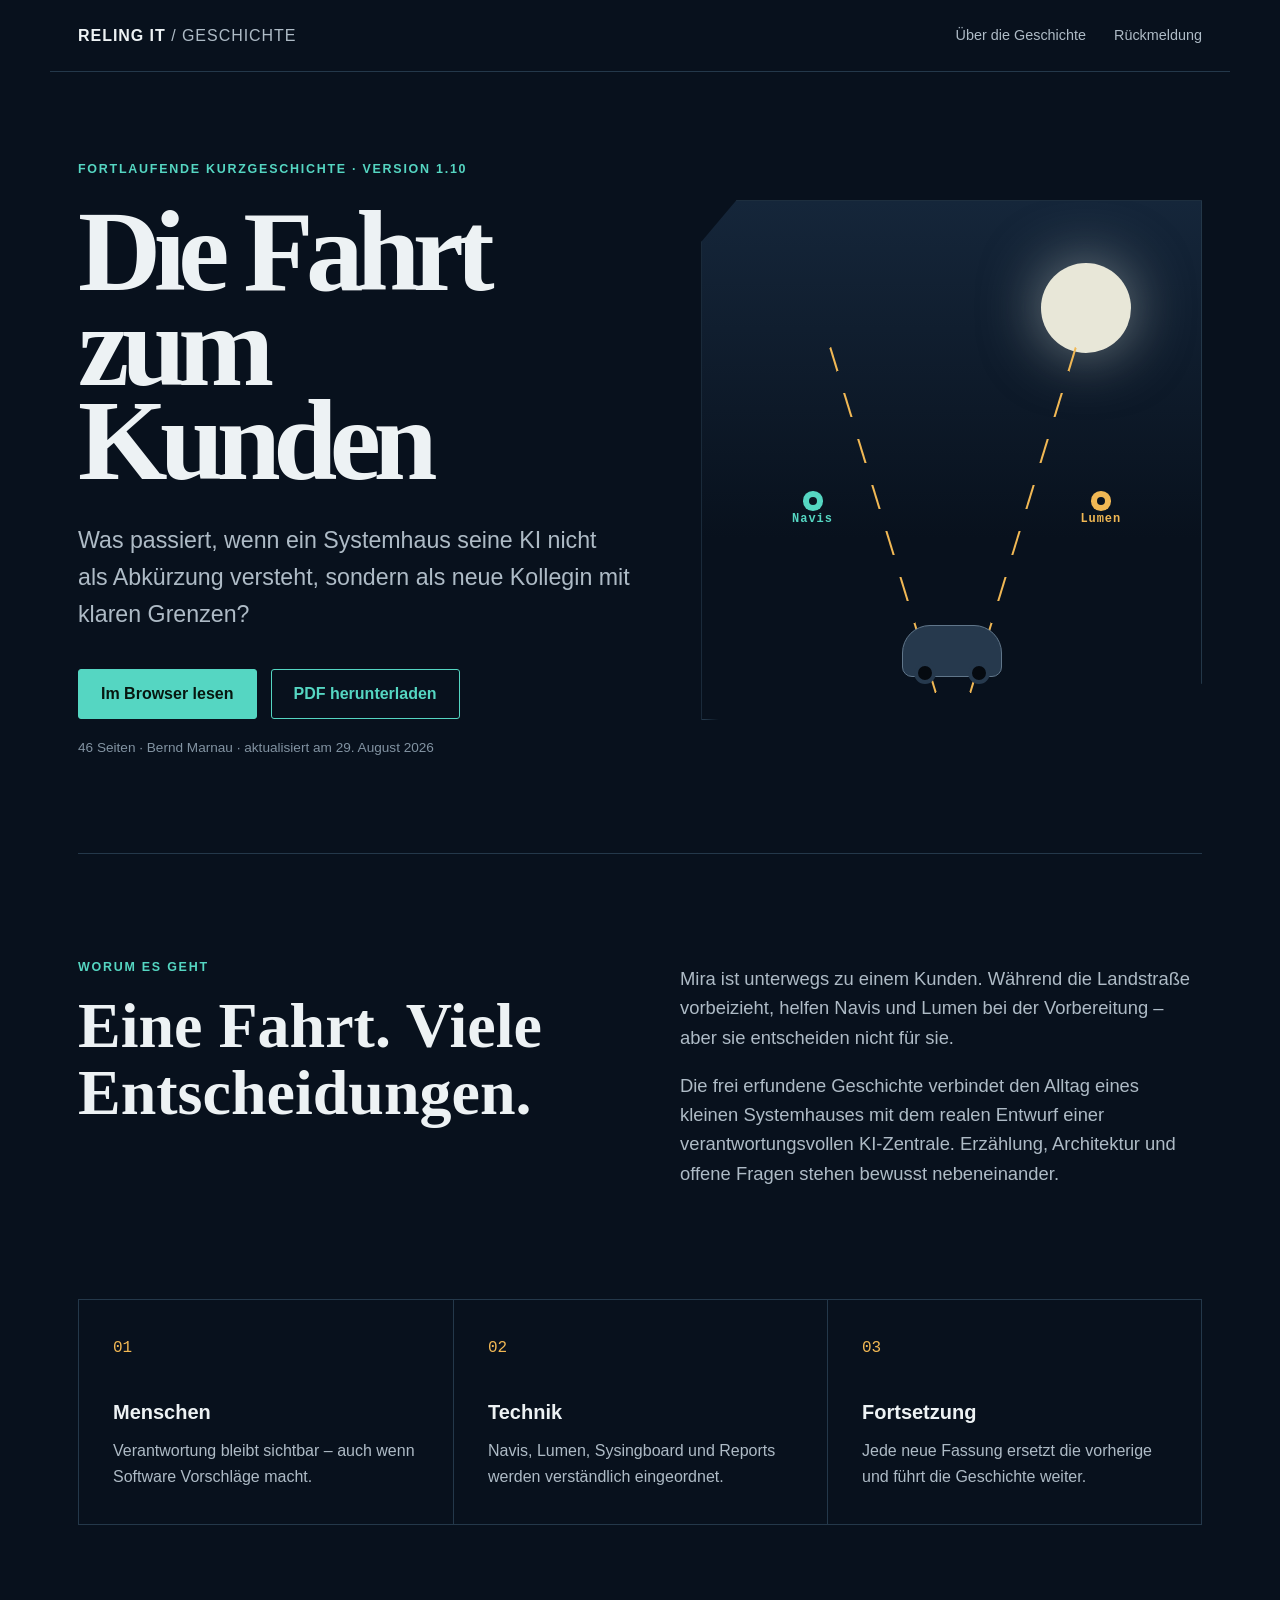
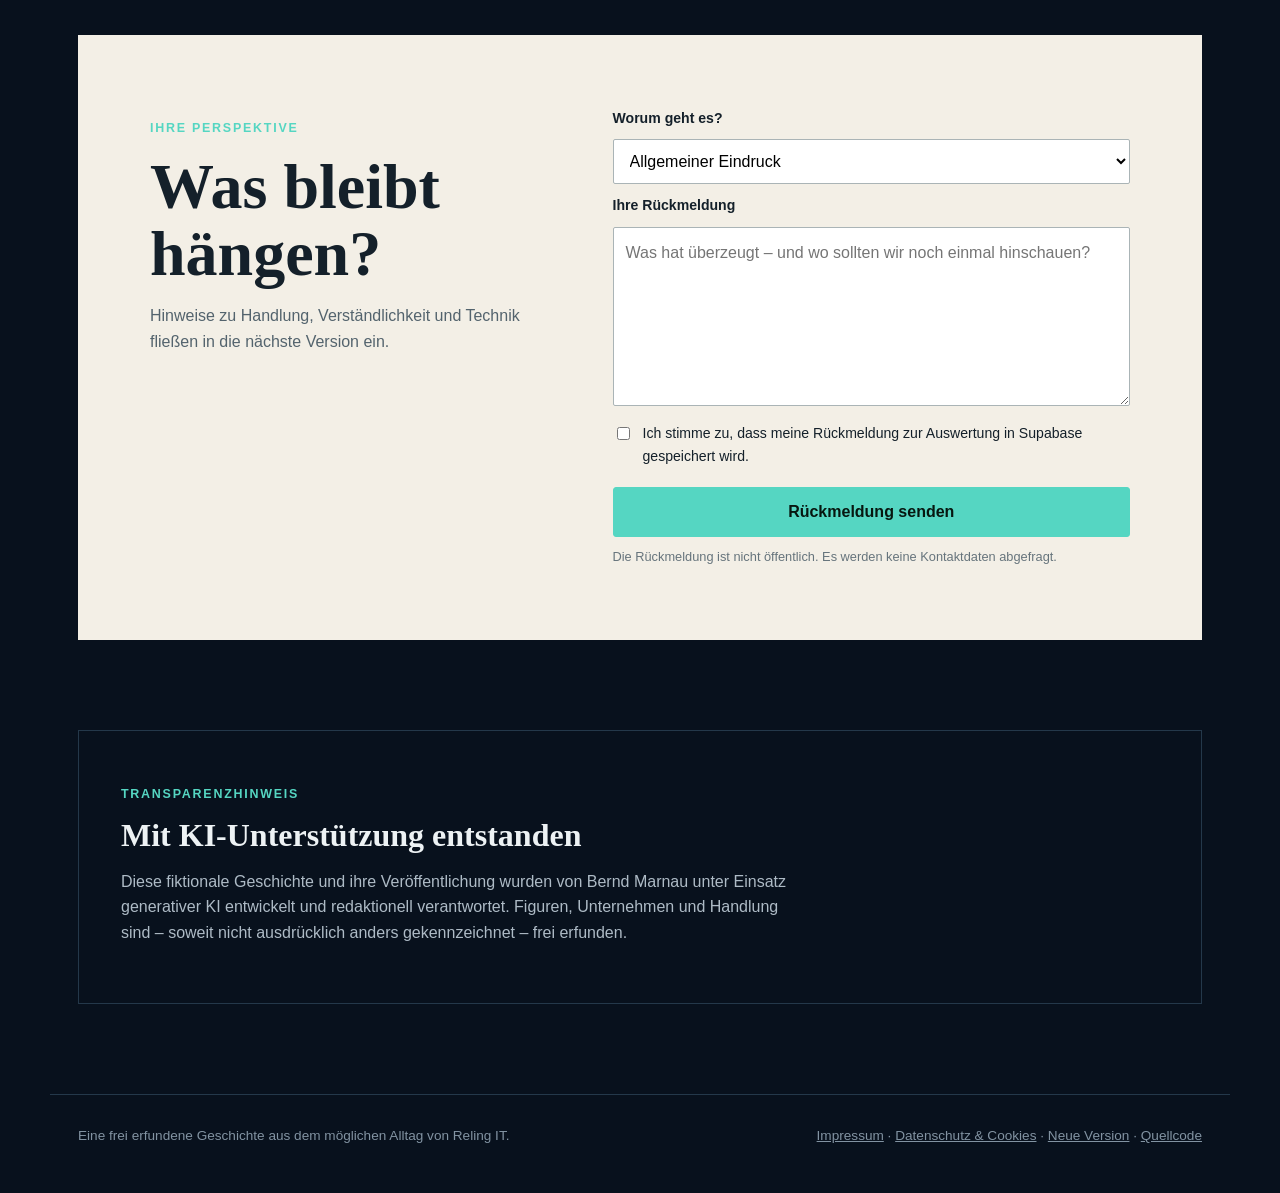
==== index.html @ 1de71e1c "Add story landing page, Supabase publishing, and CI" ====
<!doctype html>
<html lang="de">
<head>
  <meta charset="utf-8">
  <meta name="viewport" content="width=device-width, initial-scale=1">
  <meta name="description" content="Die Fahrt zum Kunden – eine fortlaufende Geschichte aus dem Alltag des Systemhauses Reling IT.">
  <title>Die Fahrt zum Kunden | Reling IT</title>
  <link rel="stylesheet" href="styles.css">
  <script src="supabase-config.js"></script>
  <script src="app.js" defer></script>
</head>
<body>
  <header class="site-header">
    <a class="brand" href="#top" aria-label="Zur Startseite">Reling IT <span>/ Geschichte</span></a>
    <nav aria-label="Hauptnavigation">
      <a href="#geschichte">Über die Geschichte</a>
      <a href="#feedback">Rückmeldung</a>
    </nav>
  </header>

  <main id="top">
    <section class="hero" aria-labelledby="title">
      <div class="hero-copy">
        <p class="kicker">Fortlaufende Kurzgeschichte · Version <span data-version></span></p>
        <h1 id="title">Die Fahrt<br>zum Kunden</h1>
        <p class="lede">Was passiert, wenn ein Systemhaus seine KI nicht als Abkürzung versteht, sondern als neue Kollegin mit klaren Grenzen?</p>
        <div class="actions">
          <a class="button primary" id="read-link" href="fahrt-zum-kunden.html">Im Browser lesen</a>
          <a class="button secondary" id="pdf-link" href="geschichte.pdf" download>PDF herunterladen</a>
        </div>
        <p class="meta">46 Seiten · Bernd Marnau · aktualisiert am <time data-date></time></p>
      </div>
      <div class="hero-art" aria-hidden="true">
        <div class="moon"></div>
        <div class="route route-a"></div>
        <div class="route route-b"></div>
        <div class="car"><span></span><span></span></div>
        <div class="signal navis">Navis</div>
        <div class="signal lumen">Lumen</div>
      </div>
    </section>

    <section class="story" id="geschichte">
      <div>
        <p class="section-label">Worum es geht</p>
        <h2>Eine Fahrt. Viele Entscheidungen.</h2>
      </div>
      <div class="story-copy">
        <p>Mira ist unterwegs zu einem Kunden. Während die Landstraße vorbeizieht, helfen Navis und Lumen bei der Vorbereitung – aber sie entscheiden nicht für sie.</p>
        <p>Die frei erfundene Geschichte verbindet den Alltag eines kleinen Systemhauses mit dem realen Entwurf einer verantwortungsvollen KI-Zentrale. Erzählung, Architektur und offene Fragen stehen bewusst nebeneinander.</p>
      </div>
    </section>

    <section class="themes" aria-label="Themen der Geschichte">
      <article><span>01</span><h3>Menschen</h3><p>Verantwortung bleibt sichtbar – auch wenn Software Vorschläge macht.</p></article>
      <article><span>02</span><h3>Technik</h3><p>Navis, Lumen, Sysingboard und Reports werden verständlich eingeordnet.</p></article>
      <article><span>03</span><h3>Fortsetzung</h3><p>Jede neue Fassung ersetzt die vorherige und führt die Geschichte weiter.</p></article>
    </section>

    <section class="feedback" id="feedback" aria-labelledby="feedback-title">
      <div>
        <p class="section-label">Ihre Perspektive</p>
        <h2 id="feedback-title">Was bleibt hängen?</h2>
        <p>Hinweise zu Handlung, Verständlichkeit und Technik fließen in die nächste Version ein.</p>
      </div>
      <form id="feedback-form">
        <label for="kind">Worum geht es?</label>
        <select id="kind" name="kind">
          <option>Allgemeiner Eindruck</option>
          <option>Stimmigkeit der Geschichte</option>
          <option>Technische oder fachliche Frage</option>
          <option>Idee für die Fortsetzung</option>
        </select>
        <label for="message">Ihre Rückmeldung</label>
        <textarea id="message" name="message" rows="6" required minlength="10" placeholder="Was hat überzeugt – und wo sollten wir noch einmal hinschauen?"></textarea>
        <div class="trap" aria-hidden="true"><label for="website">Website</label><input id="website" name="website" tabindex="-1" autocomplete="off"></div>
        <label class="check"><input id="privacy-ok" type="checkbox" required> Ich stimme zu, dass meine Rückmeldung zur Auswertung in Supabase gespeichert wird.</label>
        <button class="button primary" type="submit">Rückmeldung senden</button>
        <p class="form-note" id="form-status" aria-live="polite">Die Rückmeldung ist nicht öffentlich. Es werden keine Kontaktdaten abgefragt.</p>
      </form>
    </section>

    <aside class="ai-note" aria-labelledby="ai-title">
      <p class="section-label">Transparenzhinweis</p>
      <h2 id="ai-title">Mit KI-Unterstützung entstanden</h2>
      <p>Diese fiktionale Geschichte und ihre Veröffentlichung wurden von Bernd Marnau unter Einsatz generativer KI entwickelt und redaktionell verantwortet. Figuren, Unternehmen und Handlung sind – soweit nicht ausdrücklich anders gekennzeichnet – frei erfunden.</p>
    </aside>
  </main>

  <footer>
    <p>Eine frei erfundene Geschichte aus dem möglichen Alltag von Reling IT.</p>
    <nav aria-label="Rechtliches"><a href="impressum.html">Impressum</a> · <a href="datenschutz.html">Datenschutz &amp; Cookies</a> · <a href="admin.html">Neue Version</a> · <a href="https://github.com/bmarnau/relingit">Quellcode</a></nav>
  </footer>
</body>
</html>
---- styles.css ----
:root{--night:#08111d;--panel:#0e1a29;--ink:#edf2f4;--muted:#aebbc6;--line:#24384a;--cyan:#55d6c2;--gold:#f1b854;--paper:#f3efe6;--paper-ink:#14202a}
*{box-sizing:border-box}html{scroll-behavior:smooth}body{margin:0;background:var(--night);color:var(--ink);font-family:Inter,"Segoe UI",Arial,sans-serif;line-height:1.6}a{color:inherit}.site-header{height:72px;display:flex;align-items:center;justify-content:space-between;max-width:1180px;margin:auto;padding:0 28px;border-bottom:1px solid var(--line)}.brand{font-weight:800;letter-spacing:.06em;text-decoration:none;text-transform:uppercase}.brand span{color:var(--muted);font-weight:400}.site-header nav{display:flex;gap:28px}.site-header nav a{color:var(--muted);text-decoration:none;font-size:.9rem}.site-header nav a:hover,.site-header nav a:focus{color:var(--ink)}main,footer{max-width:1180px;margin:auto}.hero{min-height:680px;padding:76px 28px 80px;display:grid;grid-template-columns:1.05fr .95fr;gap:70px;align-items:center}.kicker,.section-label{color:var(--cyan);font-size:.78rem;font-weight:700;letter-spacing:.14em;text-transform:uppercase}.hero h1{font-family:Georgia,serif;font-size:clamp(4.2rem,9vw,7.8rem);line-height:.82;letter-spacing:-.065em;margin:24px 0 34px}.lede{font-size:clamp(1.1rem,2vw,1.45rem);max-width:600px;color:var(--muted)}.actions{display:flex;gap:14px;flex-wrap:wrap;margin:36px 0 18px}.button{display:inline-flex;align-items:center;justify-content:center;min-height:50px;padding:0 22px;border:1px solid var(--cyan);border-radius:3px;font:inherit;font-weight:700;text-decoration:none;cursor:pointer}.primary{background:var(--cyan);color:#071710}.secondary{color:var(--cyan);background:transparent}.button:hover,.button:focus{filter:brightness(1.08);transform:translateY(-1px)}.meta{font-size:.85rem;color:#8293a2}.hero-art{position:relative;height:520px;overflow:hidden;border:1px solid var(--line);background:linear-gradient(#15263a,#08111d 65%);clip-path:polygon(7% 0,100% 0,100% 93%,0 100%,0 8%)}.moon{position:absolute;width:90px;height:90px;right:14%;top:12%;border-radius:50%;background:#e8e7d8;box-shadow:0 0 60px #dbe6e080}.route{position:absolute;bottom:-30px;left:50%;width:2px;height:420px;background:repeating-linear-gradient(var(--gold) 0 25px,transparent 25px 48px);transform-origin:bottom}.route-a{transform:rotate(-17deg)}.route-b{transform:rotate(17deg)}.car{position:absolute;left:calc(50% - 50px);bottom:42px;width:100px;height:52px;background:#26394d;border:1px solid #60768a;border-radius:28px 28px 10px 10px}.car span{position:absolute;bottom:-8px;width:22px;height:22px;border-radius:50%;background:#050a10;border:4px solid #26394d}.car span:first-child{left:11px}.car span:last-child{right:11px}.signal{position:absolute;top:57%;font:600 .75rem ui-monospace,monospace;letter-spacing:.08em}.signal:before{content:"";display:block;width:8px;height:8px;margin:auto auto 7px;border-radius:50%;box-shadow:0 0 0 6px currentColor}.navis{left:18%;color:var(--cyan)}.lumen{right:16%;color:var(--gold)}.story{margin:0 28px;padding:92px 0;display:grid;grid-template-columns:1fr 1fr;gap:80px;border-top:1px solid var(--line)}h2{font-family:Georgia,serif;font-size:clamp(2.3rem,5vw,4.2rem);line-height:1.05;margin:14px 0}.story-copy{font-size:1.15rem;color:var(--muted)}.themes{display:grid;grid-template-columns:repeat(3,1fr);margin:0 28px 110px;border:1px solid var(--line)}.themes article{padding:34px;min-height:220px}.themes article+article{border-left:1px solid var(--line)}.themes span{font-family:ui-monospace,monospace;color:var(--gold)}.themes h3{font-size:1.25rem;margin:35px 0 10px}.themes p{color:var(--muted);margin:0}.feedback{margin:0 28px 90px;padding:72px;display:grid;grid-template-columns:.85fr 1.15fr;gap:80px;background:var(--paper);color:var(--paper-ink)}.feedback>div>p:last-child{color:#53636d}.feedback form{display:grid;gap:10px}.feedback label{font-weight:700;font-size:.88rem}.feedback select,.feedback textarea{width:100%;font:inherit;border:1px solid #aab4b6;background:#fff;padding:12px;border-radius:2px}.feedback textarea{resize:vertical}.check{display:flex;gap:10px;align-items:flex-start;font-weight:400!important;margin:6px 0 10px}.check input{margin-top:5px}.form-note{font-size:.8rem;color:#66747c;margin:0}footer{display:flex;justify-content:space-between;gap:24px;padding:30px 28px 48px;border-top:1px solid var(--line);color:#8293a2;font-size:.85rem}footer p{margin:0}
@media(max-width:800px){.site-header nav{display:none}.hero{grid-template-columns:1fr;padding-top:52px}.hero-art{height:380px}.story,.feedback{grid-template-columns:1fr;gap:30px}.themes{grid-template-columns:1fr}.themes article+article{border-left:0;border-top:1px solid var(--line)}.feedback{padding:40px 26px}.hero h1{font-size:clamp(4rem,20vw,6rem)}}@media(prefers-reduced-motion:reduce){html{scroll-behavior:auto}.button{transition:none}}
.trap{position:absolute;left:-10000px;width:1px;height:1px;overflow:hidden}
.ai-note{margin:0 28px 90px;padding:42px;border:1px solid var(--line)}.ai-note h2{font-size:2rem}.ai-note p:last-child{max-width:75ch;color:var(--muted)}footer nav{text-align:right}
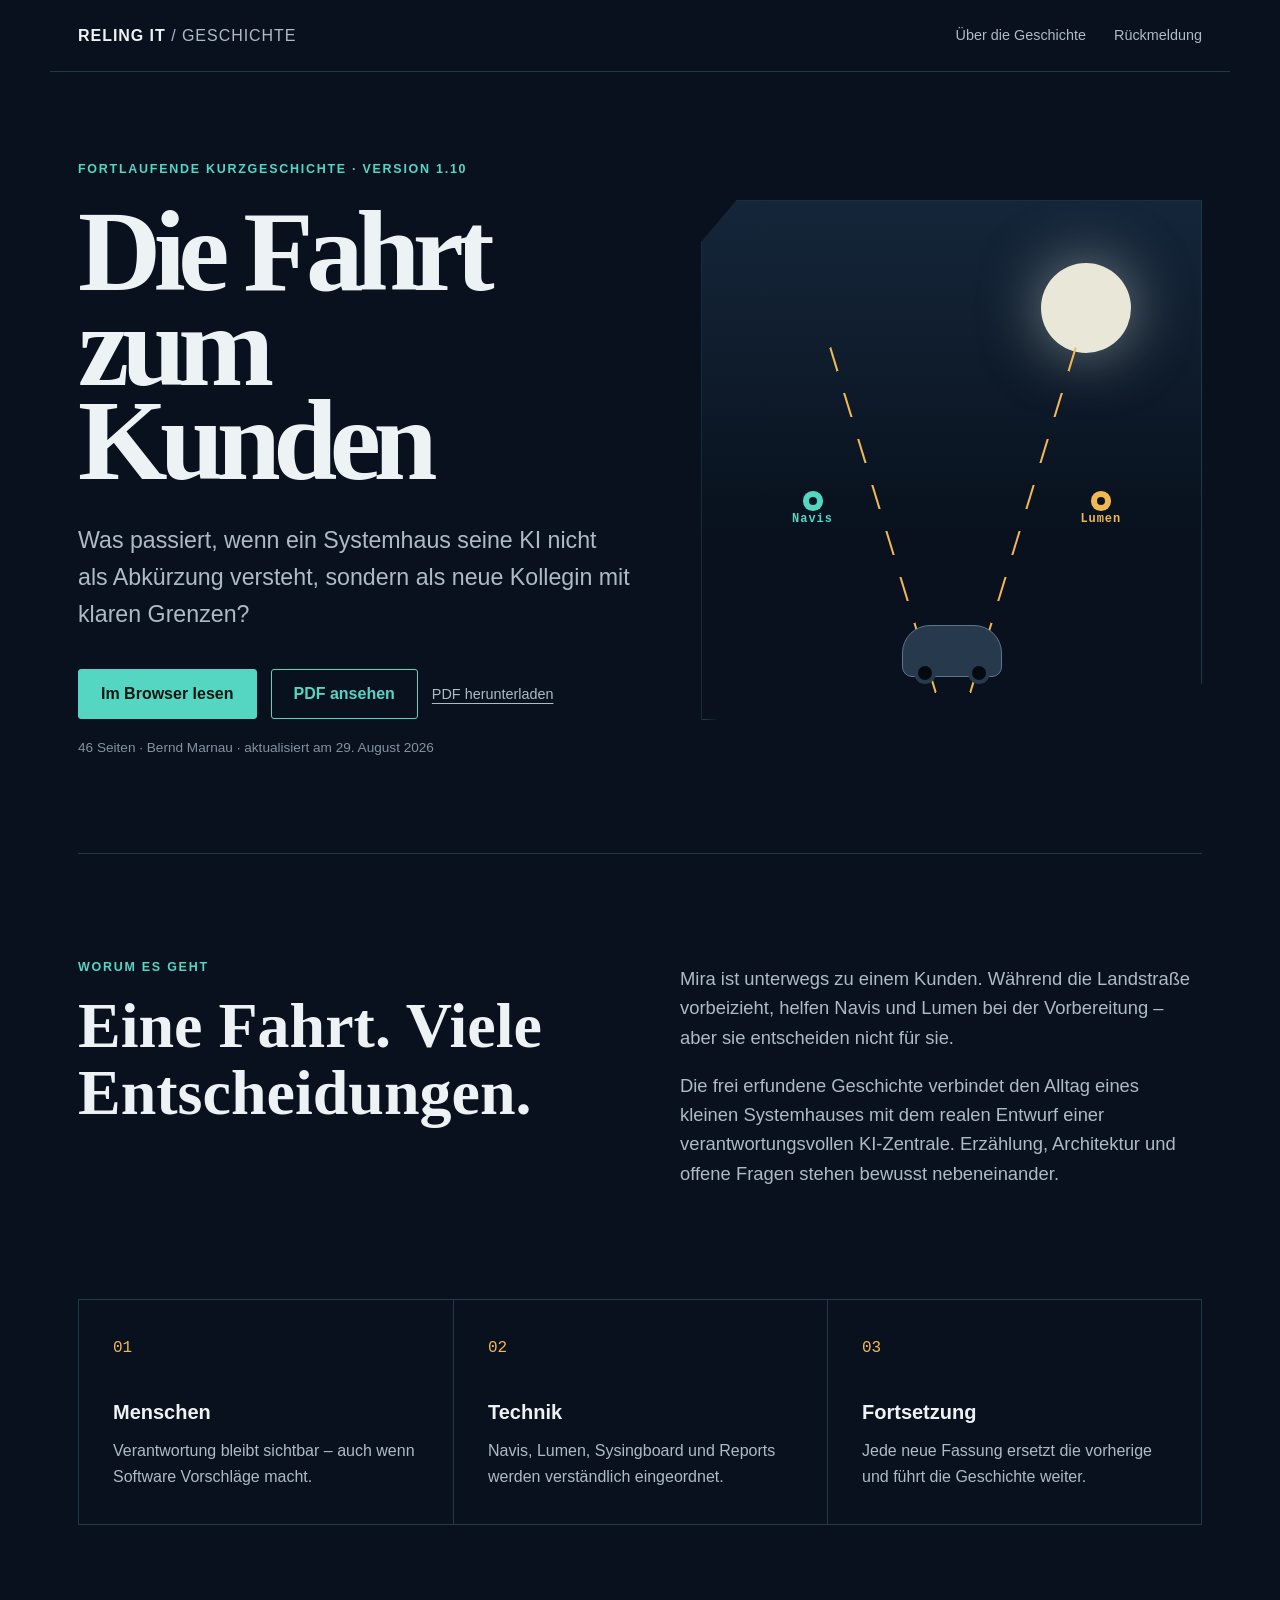
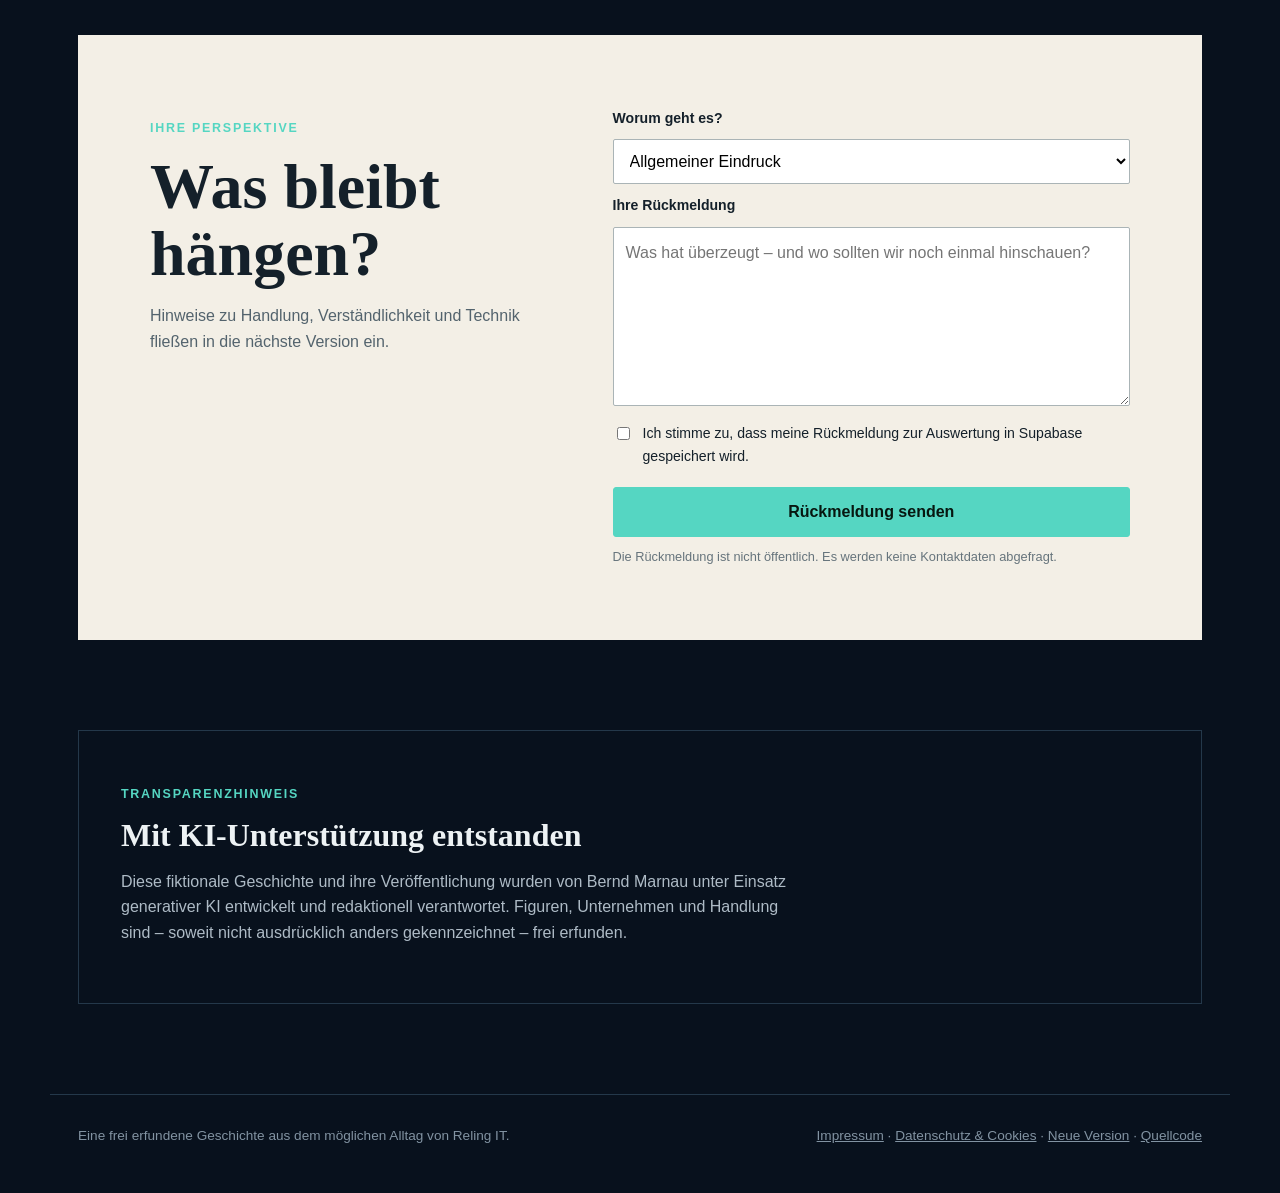
==== commit 543d645a: "Refine site structure, legal pages, and PDF navigation" ====
--- a/index.html
+++ b/index.html
@@ -5,9 +5,9 @@
   <meta name="viewport" content="width=device-width, initial-scale=1">
   <meta name="description" content="Die Fahrt zum Kunden – eine fortlaufende Geschichte aus dem Alltag des Systemhauses Reling IT.">
   <title>Die Fahrt zum Kunden | Reling IT</title>
-  <link rel="stylesheet" href="styles.css">
-  <script src="supabase-config.js"></script>
-  <script src="app.js" defer></script>
+  <link rel="stylesheet" href="assets/css/styles.css">
+  <script src="assets/js/supabase-config.js"></script>
+  <script src="assets/js/app.js" defer></script>
 </head>
 <body>
   <header class="site-header">
@@ -25,8 +25,9 @@
         <h1 id="title">Die Fahrt<br>zum Kunden</h1>
         <p class="lede">Was passiert, wenn ein Systemhaus seine KI nicht als Abkürzung versteht, sondern als neue Kollegin mit klaren Grenzen?</p>
         <div class="actions">
-          <a class="button primary" id="read-link" href="fahrt-zum-kunden.html">Im Browser lesen</a>
-          <a class="button secondary" id="pdf-link" href="geschichte.pdf" download>PDF herunterladen</a>
+          <a class="button primary" id="read-link" href="content/fahrt-zum-kunden.html">Im Browser lesen</a>
+          <a class="button secondary" href="pdf.html">PDF ansehen</a>
+          <a class="text-link" id="pdf-link" href="content/geschichte.pdf" download>PDF herunterladen</a>
         </div>
         <p class="meta">46 Seiten · Bernd Marnau · aktualisiert am <time data-date></time></p>
       </div>
--- a/assets/css/styles.css
+++ b/assets/css/styles.css
@@ -0,0 +1,427 @@
+/* ---------- Design tokens and base styles ---------- */
+:root {
+  --night: #08111d;
+  --panel: #0e1a29;
+  --ink: #edf2f4;
+  --muted: #aebbc6;
+  --line: #24384a;
+  --cyan: #55d6c2;
+  --gold: #f1b854;
+  --paper: #f3efe6;
+  --paper-ink: #14202a;
+}
+
+* {
+  box-sizing: border-box;
+}
+
+html {
+  scroll-behavior: smooth;
+}
+
+body {
+  margin: 0;
+  background: var(--night);
+  color: var(--ink);
+  font-family: Inter, "Segoe UI", Arial, sans-serif;
+  line-height: 1.6;
+}
+
+a {
+  color: inherit;
+}
+
+a:focus-visible,
+button:focus-visible,
+select:focus-visible,
+textarea:focus-visible,
+input:focus-visible {
+  outline: 3px solid var(--gold);
+  outline-offset: 3px;
+}
+
+main,
+footer {
+  max-width: 1180px;
+  margin: auto;
+}
+
+/* ---------- Shared header and controls ---------- */
+.site-header {
+  display: flex;
+  align-items: center;
+  justify-content: space-between;
+  height: 72px;
+  max-width: 1180px;
+  margin: auto;
+  padding: 0 28px;
+  border-bottom: 1px solid var(--line);
+}
+
+.brand {
+  font-weight: 800;
+  letter-spacing: 0.06em;
+  text-decoration: none;
+  text-transform: uppercase;
+}
+
+.brand span {
+  color: var(--muted);
+  font-weight: 400;
+}
+
+.site-header nav {
+  display: flex;
+  gap: 28px;
+}
+
+.site-header nav a {
+  color: var(--muted);
+  font-size: 0.9rem;
+  text-decoration: none;
+}
+
+.site-header nav a:hover,
+.site-header nav a:focus {
+  color: var(--ink);
+}
+
+.button {
+  display: inline-flex;
+  align-items: center;
+  justify-content: center;
+  min-height: 50px;
+  padding: 0 22px;
+  border: 1px solid var(--cyan);
+  border-radius: 3px;
+  font: inherit;
+  font-weight: 700;
+  text-decoration: none;
+  cursor: pointer;
+}
+
+.button:hover,
+.button:focus {
+  filter: brightness(1.08);
+  transform: translateY(-1px);
+}
+
+.button:disabled {
+  cursor: wait;
+  opacity: 0.65;
+}
+
+.primary {
+  background: var(--cyan);
+  color: #071710;
+}
+
+.secondary {
+  background: transparent;
+  color: var(--cyan);
+}
+
+.text-link {
+  align-self: center;
+  color: var(--muted);
+  font-size: 0.9rem;
+  text-underline-offset: 4px;
+}
+
+.kicker,
+.section-label {
+  color: var(--cyan);
+  font-size: 0.78rem;
+  font-weight: 700;
+  letter-spacing: 0.14em;
+  text-transform: uppercase;
+}
+
+h2 {
+  margin: 14px 0;
+  font-family: Georgia, serif;
+  font-size: clamp(2.3rem, 5vw, 4.2rem);
+  line-height: 1.05;
+}
+
+/* ---------- Hero ---------- */
+.hero {
+  display: grid;
+  grid-template-columns: 1.05fr 0.95fr;
+  align-items: center;
+  min-height: 680px;
+  padding: 76px 28px 80px;
+  gap: 70px;
+}
+
+.hero h1 {
+  margin: 24px 0 34px;
+  font-family: Georgia, serif;
+  font-size: clamp(4.2rem, 9vw, 7.8rem);
+  letter-spacing: -0.065em;
+  line-height: 0.82;
+}
+
+.lede {
+  max-width: 600px;
+  color: var(--muted);
+  font-size: clamp(1.1rem, 2vw, 1.45rem);
+}
+
+.actions {
+  display: flex;
+  flex-wrap: wrap;
+  gap: 14px;
+  margin: 36px 0 18px;
+}
+
+.meta {
+  color: #8293a2;
+  font-size: 0.85rem;
+}
+
+.hero-art {
+  position: relative;
+  height: 520px;
+  overflow: hidden;
+  border: 1px solid var(--line);
+  background: linear-gradient(#15263a, #08111d 65%);
+  clip-path: polygon(7% 0, 100% 0, 100% 93%, 0 100%, 0 8%);
+}
+
+.moon {
+  position: absolute;
+  top: 12%;
+  right: 14%;
+  width: 90px;
+  height: 90px;
+  border-radius: 50%;
+  background: #e8e7d8;
+  box-shadow: 0 0 60px #dbe6e080;
+}
+
+.route {
+  position: absolute;
+  bottom: -30px;
+  left: 50%;
+  width: 2px;
+  height: 420px;
+  background: repeating-linear-gradient(
+    var(--gold) 0 25px,
+    transparent 25px 48px
+  );
+  transform-origin: bottom;
+}
+
+.route-a { transform: rotate(-17deg); }
+.route-b { transform: rotate(17deg); }
+
+.car {
+  position: absolute;
+  bottom: 42px;
+  left: calc(50% - 50px);
+  width: 100px;
+  height: 52px;
+  border: 1px solid #60768a;
+  border-radius: 28px 28px 10px 10px;
+  background: #26394d;
+}
+
+.car span {
+  position: absolute;
+  bottom: -8px;
+  width: 22px;
+  height: 22px;
+  border: 4px solid #26394d;
+  border-radius: 50%;
+  background: #050a10;
+}
+
+.car span:first-child { left: 11px; }
+.car span:last-child { right: 11px; }
+
+.signal {
+  position: absolute;
+  top: 57%;
+  font: 600 0.75rem ui-monospace, monospace;
+  letter-spacing: 0.08em;
+}
+
+.signal::before {
+  display: block;
+  width: 8px;
+  height: 8px;
+  margin: auto auto 7px;
+  border-radius: 50%;
+  box-shadow: 0 0 0 6px currentColor;
+  content: "";
+}
+
+.navis { left: 18%; color: var(--cyan); }
+.lumen { right: 16%; color: var(--gold); }
+
+/* ---------- Editorial content ---------- */
+.story {
+  display: grid;
+  grid-template-columns: 1fr 1fr;
+  gap: 80px;
+  margin: 0 28px;
+  padding: 92px 0;
+  border-top: 1px solid var(--line);
+}
+
+.story-copy {
+  color: var(--muted);
+  font-size: 1.15rem;
+}
+
+.themes {
+  display: grid;
+  grid-template-columns: repeat(3, 1fr);
+  margin: 0 28px 110px;
+  border: 1px solid var(--line);
+}
+
+.themes article {
+  min-height: 220px;
+  padding: 34px;
+}
+
+.themes article + article { border-left: 1px solid var(--line); }
+.themes span { color: var(--gold); font-family: ui-monospace, monospace; }
+.themes h3 { margin: 35px 0 10px; font-size: 1.25rem; }
+.themes p { margin: 0; color: var(--muted); }
+
+.feedback {
+  display: grid;
+  grid-template-columns: 0.85fr 1.15fr;
+  gap: 80px;
+  margin: 0 28px 90px;
+  padding: 72px;
+  background: var(--paper);
+  color: var(--paper-ink);
+}
+
+.feedback > div > p:last-child { color: #53636d; }
+.feedback form { display: grid; gap: 10px; }
+.feedback label { font-size: 0.88rem; font-weight: 700; }
+
+.feedback select,
+.feedback textarea {
+  width: 100%;
+  padding: 12px;
+  border: 1px solid #aab4b6;
+  border-radius: 2px;
+  background: #fff;
+  font: inherit;
+}
+
+.feedback textarea { resize: vertical; }
+
+.check {
+  display: flex;
+  align-items: flex-start;
+  gap: 10px;
+  margin: 6px 0 10px;
+  font-weight: 400 !important;
+}
+
+.check input { margin-top: 5px; }
+.form-note { margin: 0; color: #66747c; font-size: 0.8rem; }
+
+/* Honeypot: available to bots, outside the visible viewport for readers. */
+.trap {
+  position: absolute;
+  left: -10000px;
+  width: 1px;
+  height: 1px;
+  overflow: hidden;
+}
+
+.ai-note {
+  margin: 0 28px 90px;
+  padding: 42px;
+  border: 1px solid var(--line);
+}
+
+.ai-note h2 { font-size: 2rem; }
+.ai-note p:last-child { max-width: 75ch; color: var(--muted); }
+
+footer {
+  display: flex;
+  justify-content: space-between;
+  gap: 24px;
+  padding: 30px 28px 48px;
+  border-top: 1px solid var(--line);
+  color: #8293a2;
+  font-size: 0.85rem;
+}
+
+footer p { margin: 0; }
+footer nav { text-align: right; }
+
+/* ---------- PDF viewer ---------- */
+.viewer-page {
+  display: grid;
+  grid-template-rows: auto 1fr;
+  min-height: 100vh;
+}
+
+.viewer-header {
+  display: flex;
+  align-items: center;
+  justify-content: space-between;
+  gap: 20px;
+  padding: 14px 24px;
+  border-bottom: 1px solid var(--line);
+  background: var(--panel);
+}
+
+.viewer-main {
+  display: grid;
+  grid-template-rows: 1fr auto;
+  width: 100%;
+  max-width: none;
+  min-height: 0;
+}
+
+#pdf-frame {
+  width: 100%;
+  height: 100%;
+  min-height: calc(100vh - 95px);
+  border: 0;
+  background: #333;
+}
+
+.viewer-fallback {
+  margin: 0;
+  padding: 8px 24px;
+  color: var(--muted);
+  font-size: 0.85rem;
+}
+
+/* ---------- Responsive behavior ---------- */
+@media (max-width: 800px) {
+  .site-header nav { display: none; }
+  .hero { grid-template-columns: 1fr; padding-top: 52px; }
+  .hero h1 { font-size: clamp(4rem, 20vw, 6rem); }
+  .hero-art { height: 380px; }
+  .story,
+  .feedback { grid-template-columns: 1fr; gap: 30px; }
+  .themes { grid-template-columns: 1fr; }
+  .themes article + article { border-top: 1px solid var(--line); border-left: 0; }
+  .feedback { padding: 40px 26px; }
+  footer { flex-direction: column; }
+  footer nav { text-align: left; }
+}
+
+@media (max-width: 520px) {
+  .viewer-header { align-items: stretch; flex-direction: column; }
+  .viewer-header .button { width: 100%; }
+  #pdf-frame { min-height: calc(100vh - 160px); }
+}
+
+@media (prefers-reduced-motion: reduce) {
+  html { scroll-behavior: auto; }
+  .button { transition: none; }
+}
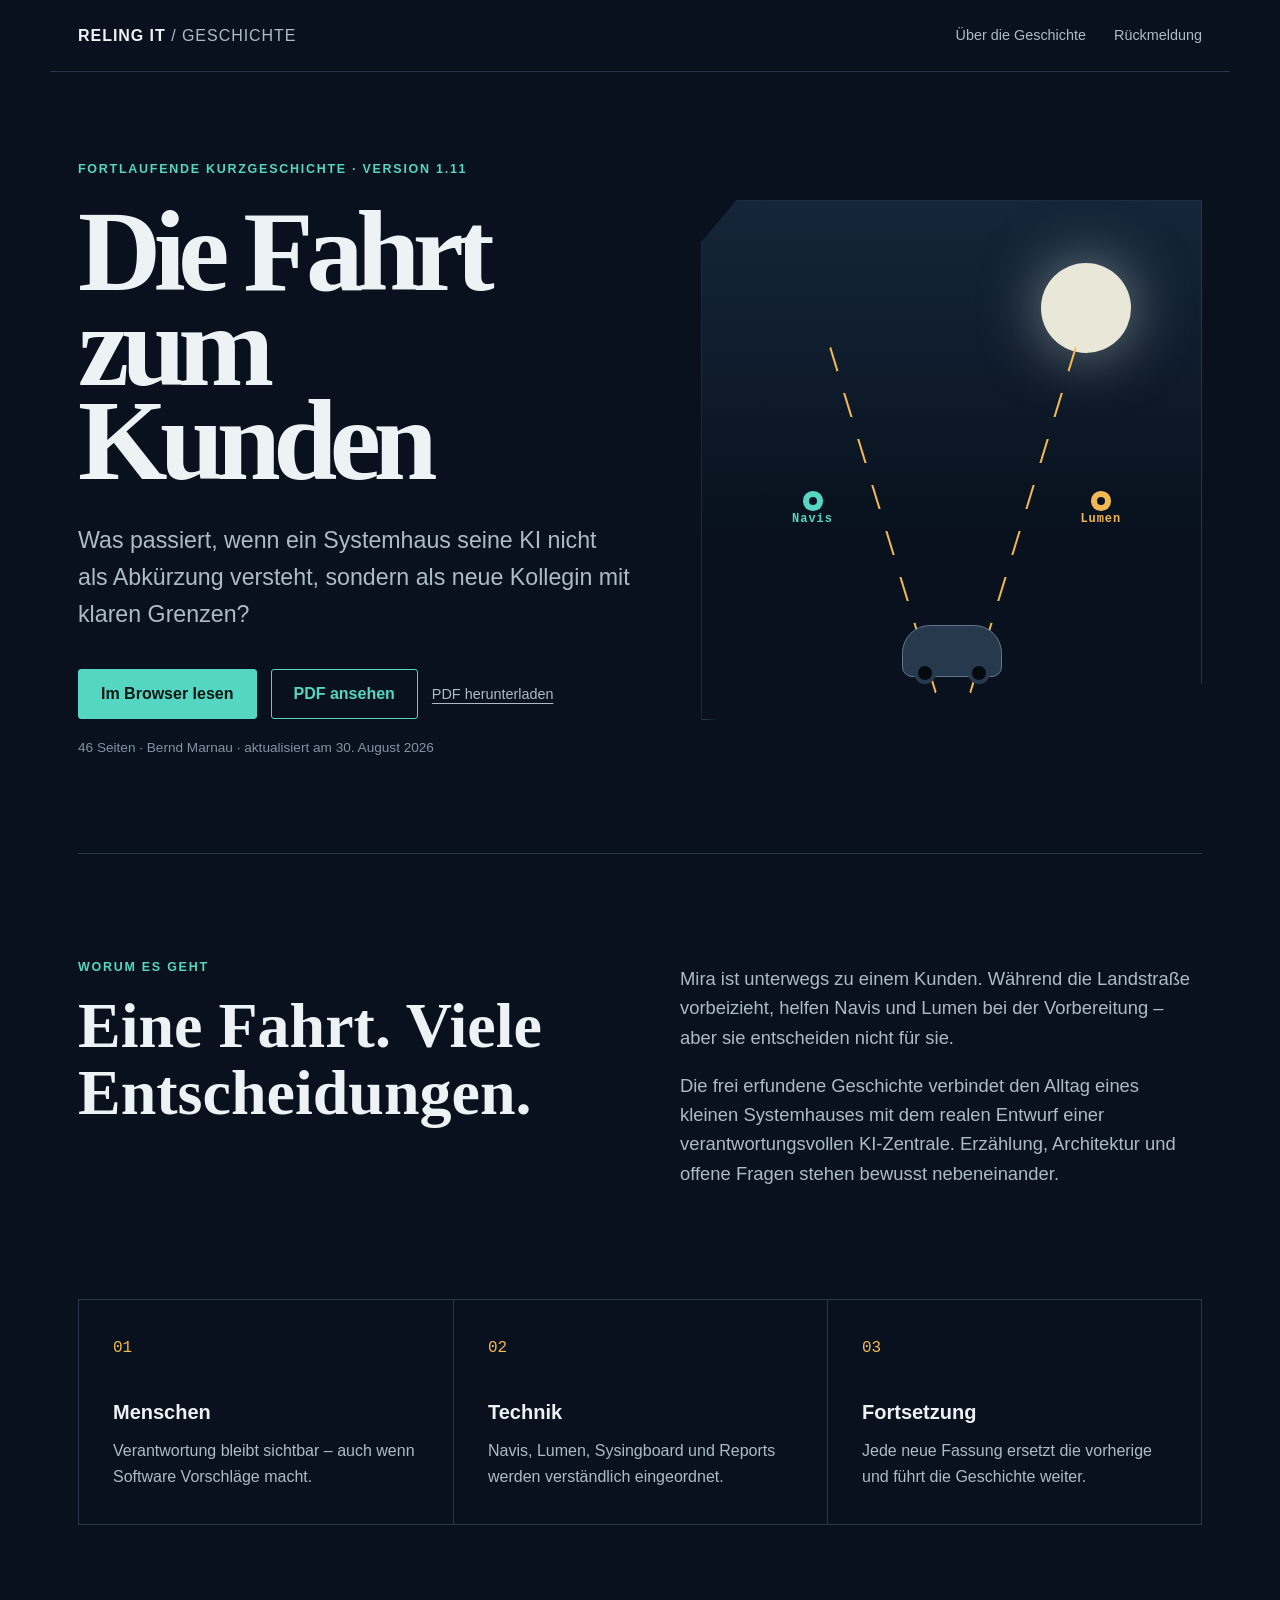
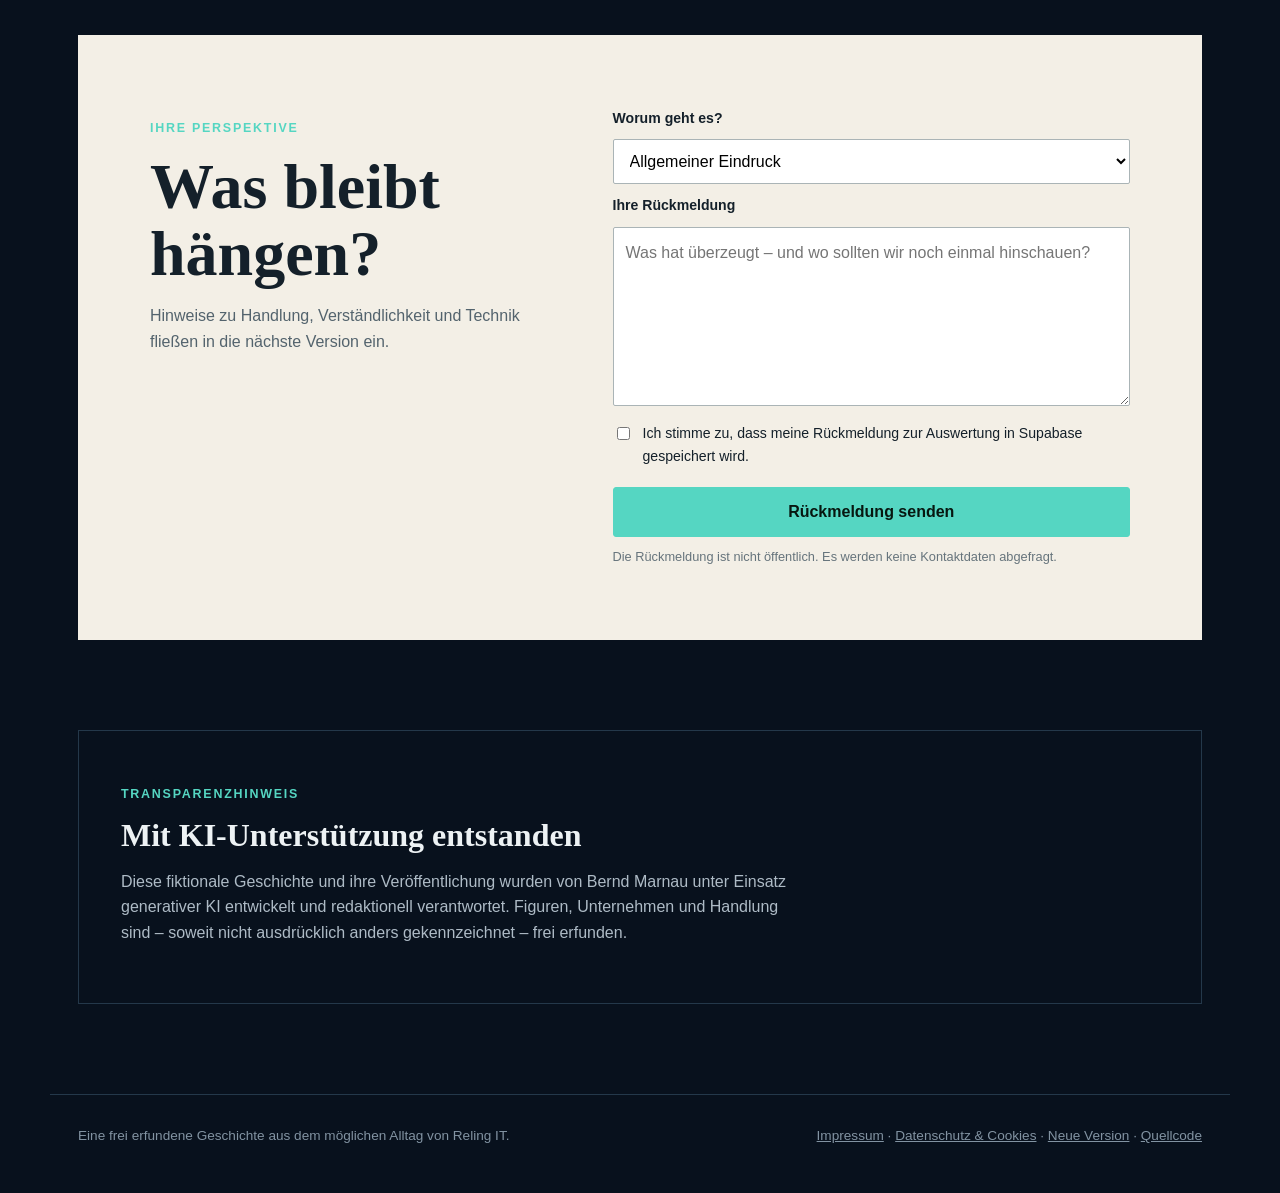
==== commit 88022a64: "Add MIME-independent story reader" ====
--- a/index.html
+++ b/index.html
@@ -25,9 +25,9 @@
         <h1 id="title">Die Fahrt<br>zum Kunden</h1>
         <p class="lede">Was passiert, wenn ein Systemhaus seine KI nicht als Abkürzung versteht, sondern als neue Kollegin mit klaren Grenzen?</p>
         <div class="actions">
-          <a class="button primary" id="read-link" href="content/fahrt-zum-kunden.html">Im Browser lesen</a>
+          <a class="button primary" id="read-link" href="lesen.html">Im Browser lesen</a>
           <a class="button secondary" href="pdf.html">PDF ansehen</a>
-          <a class="text-link" id="pdf-link" href="content/geschichte.pdf" download>PDF herunterladen</a>
+          <a class="text-link" id="pdf-link" href="story/current/geschichte.pdf" download>PDF herunterladen</a>
         </div>
         <p class="meta">46 Seiten · Bernd Marnau · aktualisiert am <time data-date></time></p>
       </div>
--- a/assets/css/styles.css
+++ b/assets/css/styles.css
@@ -385,12 +385,20 @@
   min-height: 0;
 }
 
-#pdf-frame {
+#pdf-frame,
+#story-frame {
   width: 100%;
   height: 100%;
   min-height: calc(100vh - 95px);
   border: 0;
+}
+
+#pdf-frame {
   background: #333;
+}
+
+#story-frame {
+  background: white;
 }
 
 .viewer-fallback {
@@ -418,7 +426,8 @@
 @media (max-width: 520px) {
   .viewer-header { align-items: stretch; flex-direction: column; }
   .viewer-header .button { width: 100%; }
-  #pdf-frame { min-height: calc(100vh - 160px); }
+  #pdf-frame,
+  #story-frame { min-height: calc(100vh - 160px); }
 }
 
 @media (prefers-reduced-motion: reduce) {
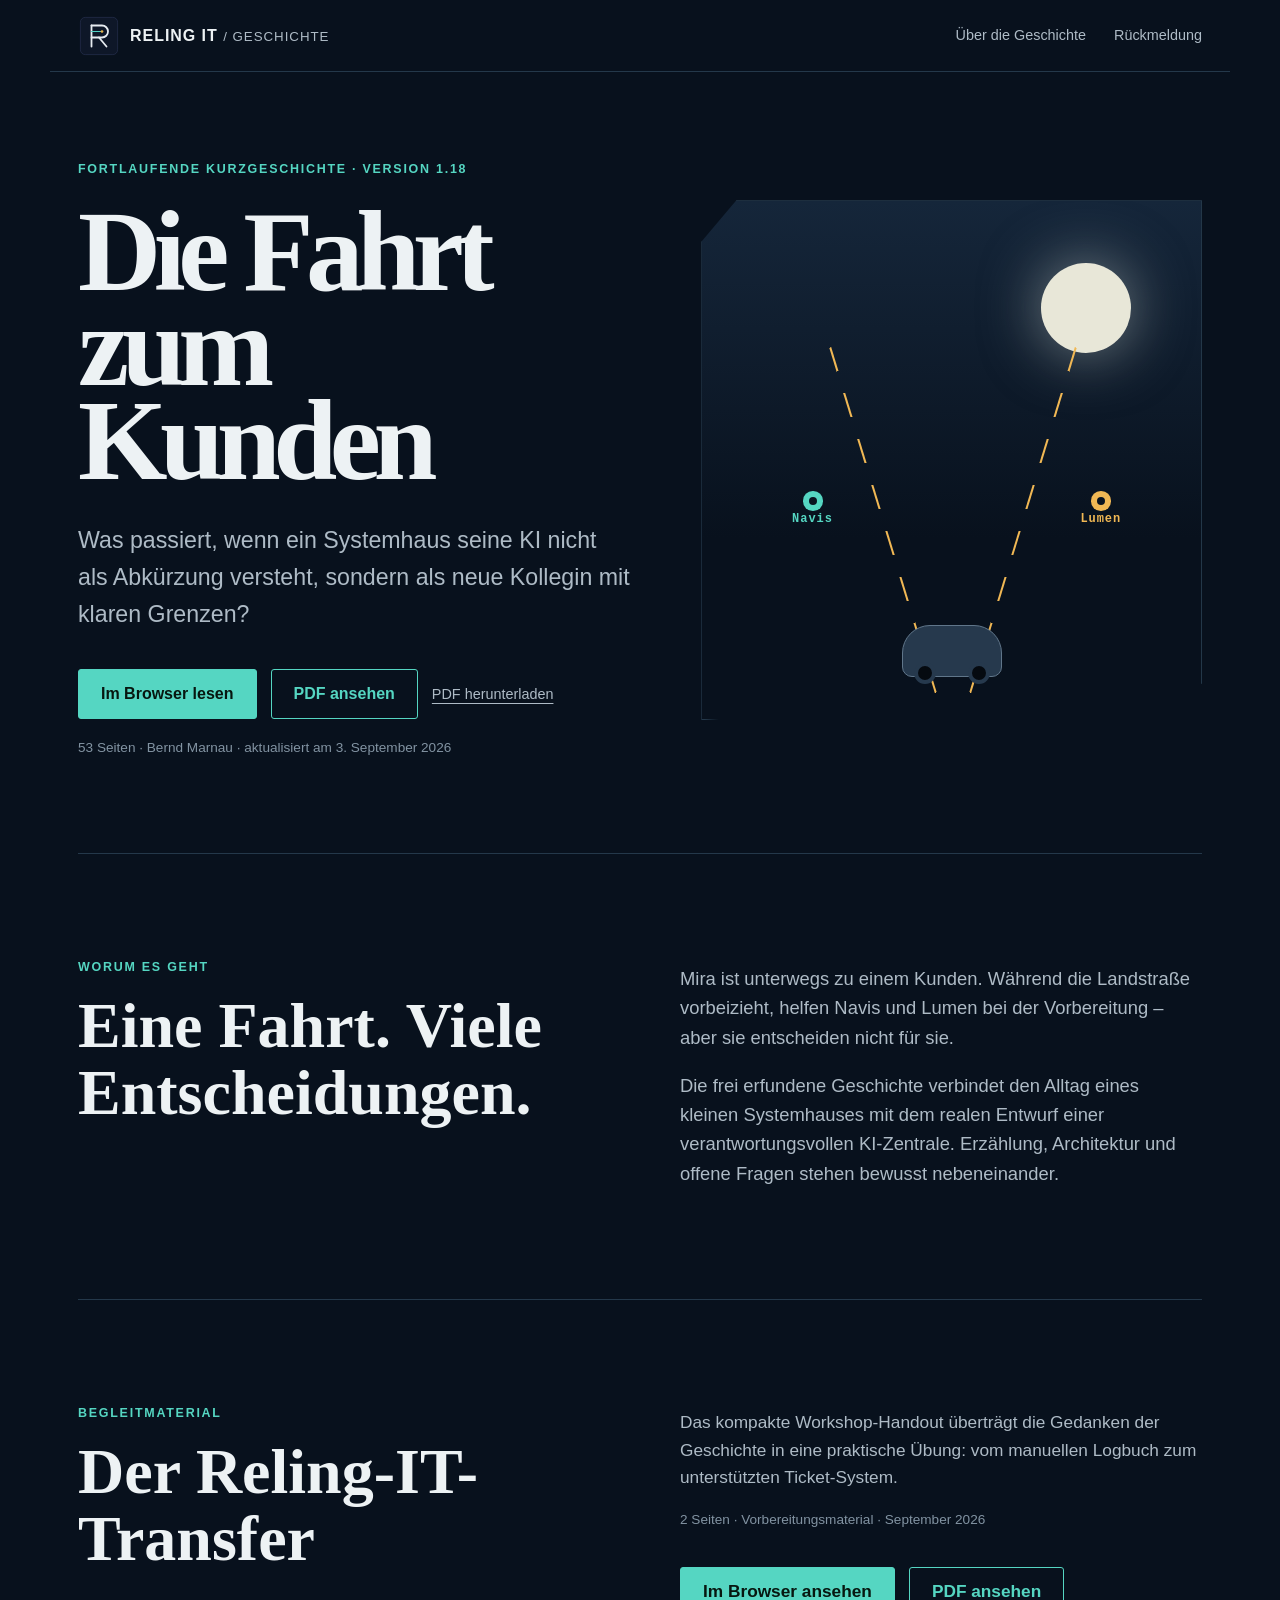
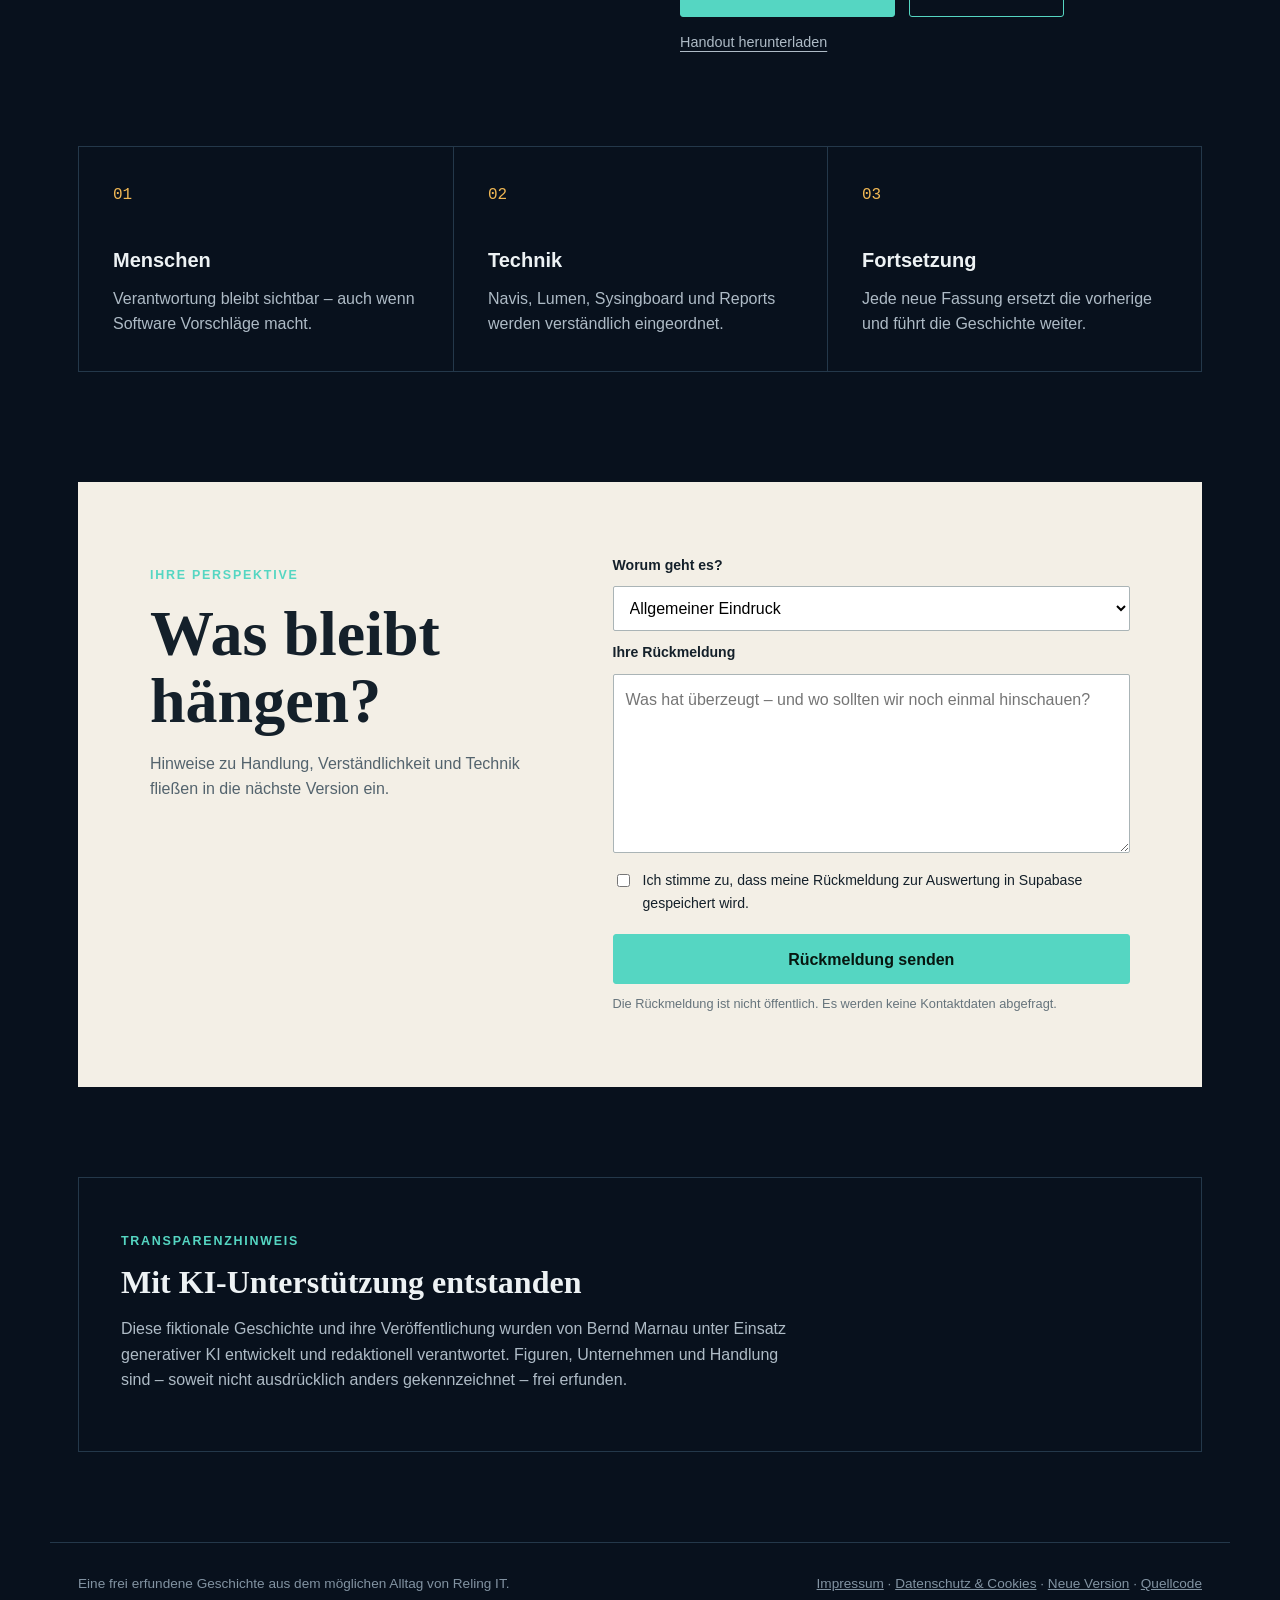
==== commit e779825b: "Publish story v1.18 with workshop handout and branding" ====
--- a/index.html
+++ b/index.html
@@ -5,13 +5,17 @@
   <meta name="viewport" content="width=device-width, initial-scale=1">
   <meta name="description" content="Die Fahrt zum Kunden – eine fortlaufende Geschichte aus dem Alltag des Systemhauses Reling IT.">
   <title>Die Fahrt zum Kunden | Reling IT</title>
+  <link rel="icon" href="assets/img/favicon.png" type="image/png">
   <link rel="stylesheet" href="assets/css/styles.css">
   <script src="assets/js/supabase-config.js"></script>
   <script src="assets/js/app.js" defer></script>
 </head>
 <body>
   <header class="site-header">
-    <a class="brand" href="#top" aria-label="Zur Startseite">Reling IT <span>/ Geschichte</span></a>
+    <a class="brand" href="#top" aria-label="Zur Startseite">
+      <img src="assets/img/reling-it-logo.svg" alt="">
+      <span>Reling IT <small>/ Geschichte</small></span>
+    </a>
     <nav aria-label="Hauptnavigation">
       <a href="#geschichte">Über die Geschichte</a>
       <a href="#feedback">Rückmeldung</a>
@@ -22,7 +26,7 @@
     <section class="hero" aria-labelledby="title">
       <div class="hero-copy">
         <p class="kicker">Fortlaufende Kurzgeschichte · Version <span data-version></span></p>
-        <h1 id="title">Die Fahrt<br>zum Kunden</h1>
+        <h1 id="title">Die Fahrt<br> zum Kunden</h1>
         <p class="lede">Was passiert, wenn ein Systemhaus seine KI nicht als Abkürzung versteht, sondern als neue Kollegin mit klaren Grenzen?</p>
         <div class="actions">
           <a class="button primary" id="read-link" href="lesen.html">Im Browser lesen</a>
@@ -49,6 +53,22 @@
       <div class="story-copy">
         <p>Mira ist unterwegs zu einem Kunden. Während die Landstraße vorbeizieht, helfen Navis und Lumen bei der Vorbereitung – aber sie entscheiden nicht für sie.</p>
         <p>Die frei erfundene Geschichte verbindet den Alltag eines kleinen Systemhauses mit dem realen Entwurf einer verantwortungsvollen KI-Zentrale. Erzählung, Architektur und offene Fragen stehen bewusst nebeneinander.</p>
+      </div>
+    </section>
+
+    <section class="companion" id="handout" aria-labelledby="handout-title">
+      <div>
+        <p class="section-label">Begleitmaterial</p>
+        <h2 id="handout-title">Der Reling-IT-Transfer</h2>
+      </div>
+      <div class="companion-copy">
+        <p>Das kompakte Workshop-Handout überträgt die Gedanken der Geschichte in eine praktische Übung: vom manuellen Logbuch zum unterstützten Ticket-System.</p>
+        <p class="meta">2 Seiten · Vorbereitungsmaterial · September 2026</p>
+        <div class="actions">
+          <a class="button primary" href="handout.html">Im Browser ansehen</a>
+          <a class="button secondary" href="handout-pdf.html">PDF ansehen</a>
+          <a class="text-link" id="handout-download" href="story/current/workshop-handout.pdf" download>Handout herunterladen</a>
+        </div>
       </div>
     </section>
 
--- a/assets/css/styles.css
+++ b/assets/css/styles.css
@@ -59,13 +59,21 @@
 }
 
 .brand {
+  display: inline-flex;
+  align-items: center;
+  gap: 10px;
   font-weight: 800;
   letter-spacing: 0.06em;
   text-decoration: none;
   text-transform: uppercase;
 }
 
-.brand span {
+.brand img {
+  width: 42px;
+  height: 42px;
+}
+
+.brand small {
   color: var(--muted);
   font-weight: 400;
 }
@@ -261,7 +269,8 @@
 .lumen { right: 16%; color: var(--gold); }
 
 /* ---------- Editorial content ---------- */
-.story {
+.story,
+.companion {
   display: grid;
   grid-template-columns: 1fr 1fr;
   gap: 80px;
@@ -269,6 +278,13 @@
   padding: 92px 0;
   border-top: 1px solid var(--line);
 }
+
+.companion-copy {
+  color: var(--muted);
+  font-size: 1.08rem;
+}
+
+.companion-copy .actions { margin-bottom: 0; }
 
 .story-copy {
   color: var(--muted);
@@ -377,6 +393,100 @@
   background: var(--panel);
 }
 
+.viewer-brand {
+  display: flex;
+  align-items: center;
+  gap: 12px;
+}
+
+.viewer-brand img {
+  display: block;
+  width: 46px;
+  height: 46px;
+}
+
+.optional-files {
+  display: grid;
+  gap: 10px;
+  margin: 18px 0;
+  padding: 18px;
+  border: 1px solid var(--line);
+}
+
+.optional-files p { margin: 0 0 6px; color: var(--muted); }
+
+.viewer-meta {
+  display: grid;
+  gap: 2px;
+  text-align: right;
+}
+
+.viewer-meta span {
+  color: var(--muted);
+  font-size: 0.85rem;
+}
+
+.reader-navigation {
+  display: grid;
+  grid-template-columns: auto minmax(190px, 320px);
+  align-items: center;
+  gap: 2px 10px;
+}
+
+.reader-navigation label {
+  color: var(--muted);
+  font-size: 0.8rem;
+}
+
+.reader-navigation select {
+  min-height: 42px;
+  padding: 6px 34px 6px 10px;
+  border: 1px solid var(--line);
+  border-radius: 8px;
+  background: var(--panel);
+  color: var(--ink);
+  font: inherit;
+}
+
+#current-section {
+  grid-column: 1 / -1;
+  overflow: hidden;
+  color: var(--muted);
+  font-size: 0.78rem;
+  text-align: center;
+  text-overflow: ellipsis;
+  white-space: nowrap;
+}
+
+.zoom-controls {
+  display: flex;
+  align-items: center;
+  gap: 6px;
+}
+
+.zoom-controls button {
+  min-width: 42px;
+  min-height: 42px;
+  padding: 6px 10px;
+  border: 1px solid var(--line);
+  border-radius: 8px;
+  background: var(--panel);
+  color: var(--ink);
+  font: inherit;
+  font-weight: 700;
+  cursor: pointer;
+}
+
+.zoom-controls button:focus-visible {
+  outline: 3px solid var(--cyan);
+  outline-offset: 2px;
+}
+
+.zoom-controls button:disabled {
+  cursor: not-allowed;
+  opacity: 0.45;
+}
+
 .viewer-main {
   display: grid;
   grid-template-rows: 1fr auto;
@@ -386,7 +496,8 @@
 }
 
 #pdf-frame,
-#story-frame {
+#story-frame,
+#handout-frame {
   width: 100%;
   height: 100%;
   min-height: calc(100vh - 95px);
@@ -415,19 +526,30 @@
   .hero h1 { font-size: clamp(4rem, 20vw, 6rem); }
   .hero-art { height: 380px; }
   .story,
+  .companion,
   .feedback { grid-template-columns: 1fr; gap: 30px; }
   .themes { grid-template-columns: 1fr; }
   .themes article + article { border-top: 1px solid var(--line); border-left: 0; }
   .feedback { padding: 40px 26px; }
   footer { flex-direction: column; }
   footer nav { text-align: left; }
+  .viewer-header { flex-wrap: wrap; }
+  .reader-navigation { order: 3; width: 100%; }
+  .reader-navigation select { width: 100%; }
 }
 
 @media (max-width: 520px) {
   .viewer-header { align-items: stretch; flex-direction: column; }
   .viewer-header .button { width: 100%; }
+  .reader-navigation { grid-template-columns: 1fr; }
+  .reader-navigation label,
+  #current-section { text-align: left; }
+  .zoom-controls { justify-content: center; }
+  .zoom-controls button { flex: 1; }
+  .viewer-meta { text-align: left; }
   #pdf-frame,
-  #story-frame { min-height: calc(100vh - 160px); }
+  #story-frame,
+  #handout-frame { min-height: calc(100vh - 160px); }
 }
 
 @media (prefers-reduced-motion: reduce) {
